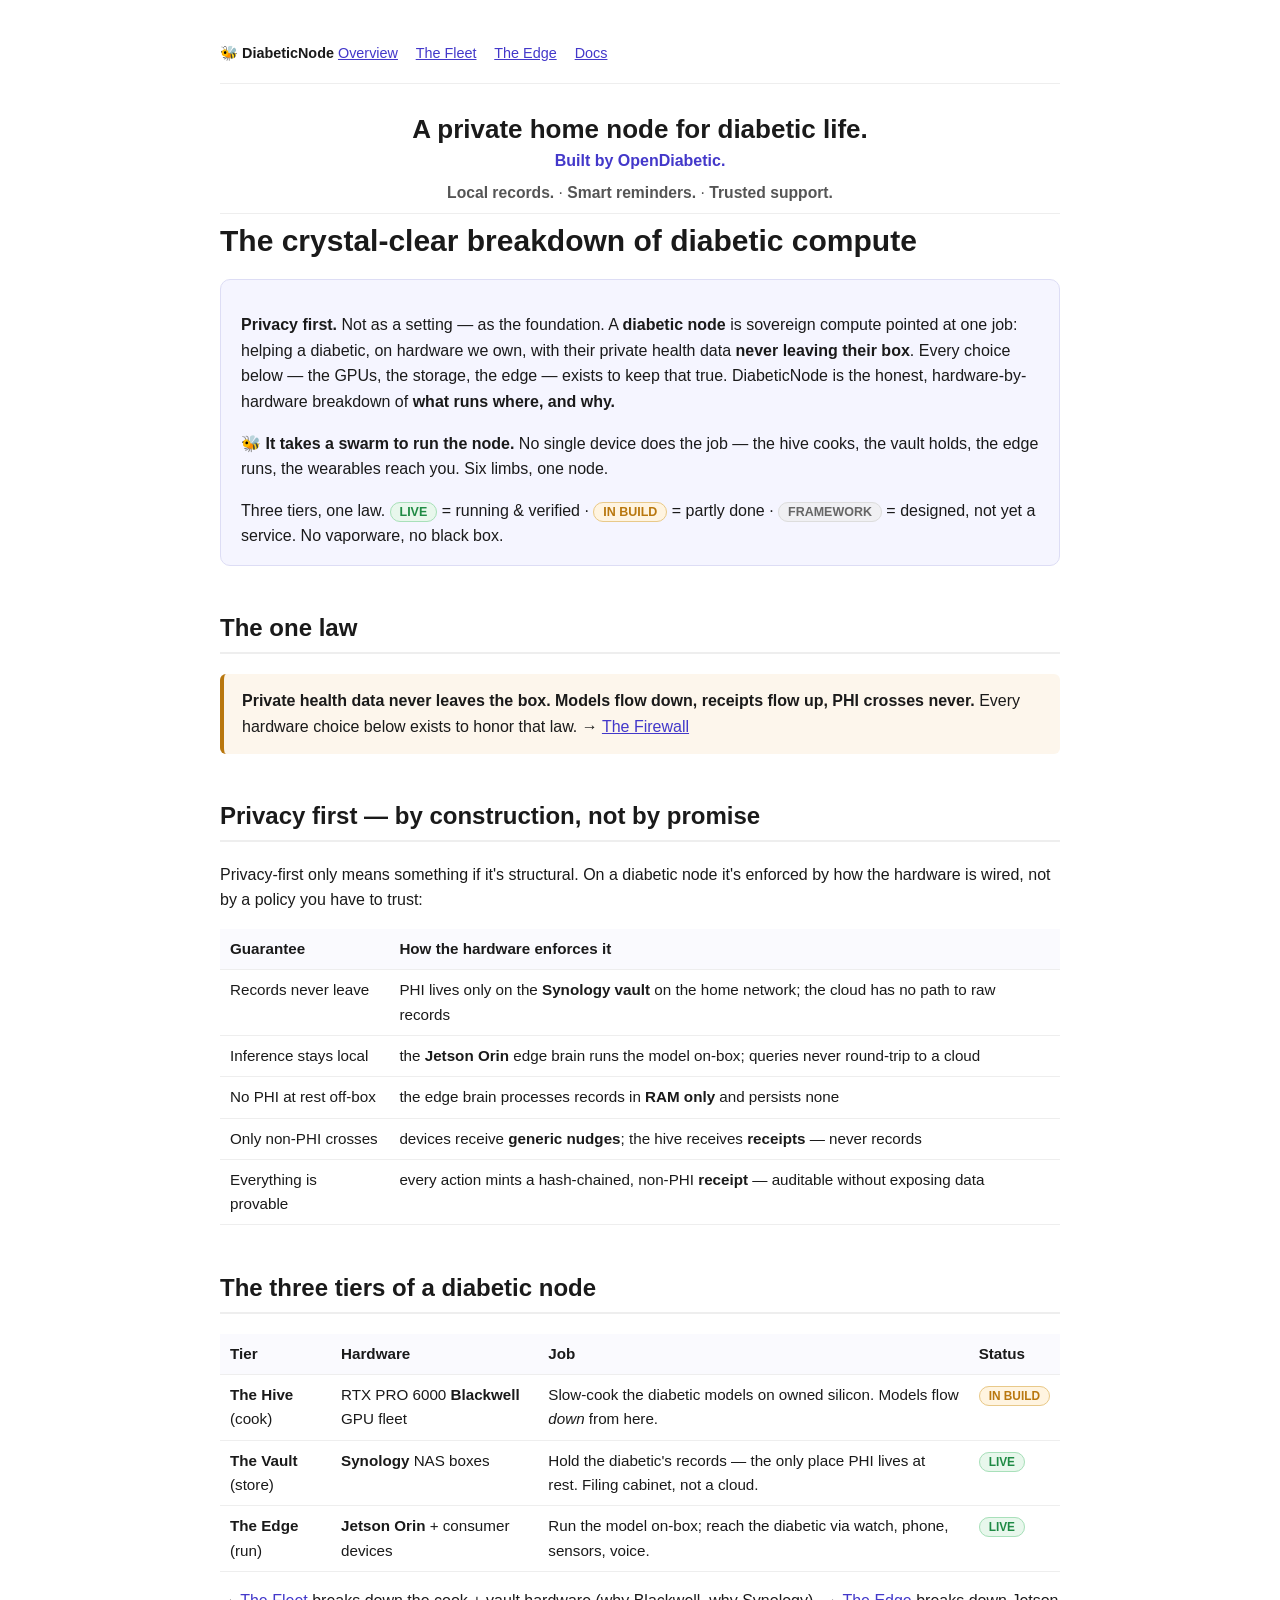
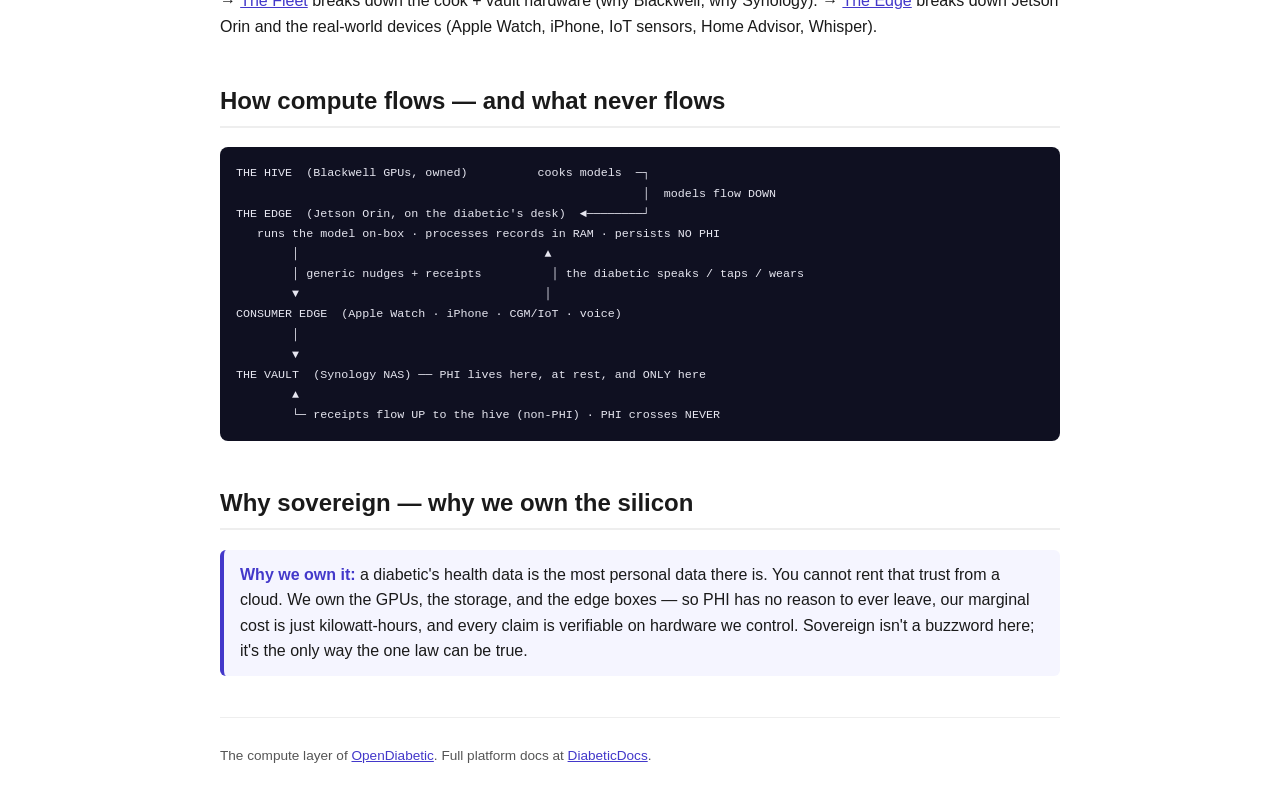
==== index.html @ 3e6de23f "Build DiabeticNode — privacy-first diabetic compute breakdown The crystal-clear hardware breakdown o" ====
<!DOCTYPE html>
<html lang="en">
<head>
<meta charset="utf-8">
<meta name="viewport" content="width=device-width, initial-scale=1">
<title>DiabeticNode — privacy-first diabetic compute, broken down clearly</title>
<meta name="description" content="How OpenDiabetic's sovereign compute actually works, hardware by hardware: the Blackwell GPU cook fleet, the Synology vaults, the Jetson Orin edge brain, and the consumer edge — Apple Watch, iPhone, IoT sensors, voice. What runs where, and why. No black box.">
<link rel="canonical" href="https://diabeticnode.com/">
<link rel="stylesheet" href="/style.css">
<script type="application/ld+json">
{"@context":"https://schema.org","@type":"TechArticle","name":"DiabeticNode — the diabetic compute breakdown",
 "url":"https://diabeticnode.com/","inLanguage":"en","dateModified":"2026-06-21",
 "publisher":{"@type":"Organization","name":"OpenDiabetic","url":"https://opendiabetic.com"},
 "about":"Sovereign diabetic compute: GPU fleet, storage, edge devices, and use-cases"}
</script>
</head>
<body>
<header>
  <nav class="top"><strong>🐝 DiabeticNode</strong>
    <a href="/">Overview</a>
    <a href="/the-fleet">The Fleet</a>
    <a href="/the-edge">The Edge</a>
    <a href="https://diabeticdocs.com">Docs</a>
  </nav>
</header>

<div class="hero">
  <p class="tagline">A private home node for diabetic life.</p>
  <p class="byline">Built by OpenDiabetic.</p>
  <p class="pillars"><b>Local records.</b> · <b>Smart reminders.</b> · <b>Trusted support.</b></p>
</div>

<h1>The crystal-clear breakdown of diabetic compute</h1>
<div class="lede">
  <p><b>Privacy first.</b> Not as a setting — as the foundation. A <b>diabetic node</b> is sovereign compute
  pointed at one job: helping a diabetic, on hardware we own, with their private health data <b>never leaving
  their box</b>. Every choice below — the GPUs, the storage, the edge — exists to keep that true. DiabeticNode
  is the honest, hardware-by-hardware breakdown of <b>what runs where, and why.</b></p>
  <p><b>🐝 It takes a swarm to run the node.</b> No single device does the job — the hive cooks, the vault
  holds, the edge runs, the wearables reach you. Six limbs, one node.</p>
  <p style="margin-bottom:0">Three tiers, one law.
  <span class="st live">LIVE</span> = running & verified ·
  <span class="st build">IN BUILD</span> = partly done ·
  <span class="st frame">FRAMEWORK</span> = designed, not yet a service. No vaporware, no black box.</p>
</div>

<h2>The one law</h2>
<p class="law"><b>Private health data never leaves the box. Models flow down, receipts flow up, PHI crosses
never.</b> Every hardware choice below exists to honor that law. → <a href="https://diabeticdocs.com/the-firewall">The Firewall</a></p>

<h2>Privacy first — by construction, not by promise</h2>
<p>Privacy-first only means something if it's structural. On a diabetic node it's enforced by how the
hardware is wired, not by a policy you have to trust:</p>
<table>
<tr><th>Guarantee</th><th>How the hardware enforces it</th></tr>
<tr><td>Records never leave</td><td>PHI lives only on the <b>Synology vault</b> on the home network; the cloud has no path to raw records</td></tr>
<tr><td>Inference stays local</td><td>the <b>Jetson Orin</b> edge brain runs the model on-box; queries never round-trip to a cloud</td></tr>
<tr><td>No PHI at rest off-box</td><td>the edge brain processes records in <b>RAM only</b> and persists none</td></tr>
<tr><td>Only non-PHI crosses</td><td>devices receive <b>generic nudges</b>; the hive receives <b>receipts</b> — never records</td></tr>
<tr><td>Everything is provable</td><td>every action mints a hash-chained, non-PHI <b>receipt</b> — auditable without exposing data</td></tr>
</table>

<h2>The three tiers of a diabetic node</h2>
<table>
<tr><th>Tier</th><th>Hardware</th><th>Job</th><th>Status</th></tr>
<tr><td><b>The Hive</b> (cook)</td><td>RTX PRO 6000 <b>Blackwell</b> GPU fleet</td><td>Slow-cook the diabetic models on owned silicon. Models flow <i>down</i> from here.</td><td><span class="st build">IN BUILD</span></td></tr>
<tr><td><b>The Vault</b> (store)</td><td><b>Synology</b> NAS boxes</td><td>Hold the diabetic's records — the only place PHI lives at rest. Filing cabinet, not a cloud.</td><td><span class="st live">LIVE</span></td></tr>
<tr><td><b>The Edge</b> (run)</td><td><b>Jetson Orin</b> + consumer devices</td><td>Run the model on-box; reach the diabetic via watch, phone, sensors, voice.</td><td><span class="st live">LIVE</span></td></tr>
</table>
<p>→ <a href="/the-fleet">The Fleet</a> breaks down the cook + vault hardware (why Blackwell, why Synology).
→ <a href="/the-edge">The Edge</a> breaks down Jetson Orin and the real-world devices (Apple Watch, iPhone,
IoT sensors, Home Advisor, Whisper).</p>

<h2>How compute flows — and what never flows</h2>
<pre class="flow"><code>THE HIVE  (Blackwell GPUs, owned)          cooks models  ─┐
                                                          │  models flow DOWN
THE EDGE  (Jetson Orin, on the diabetic's desk)  ◄────────┘
   runs the model on-box · processes records in RAM · persists NO PHI
        │                                   ▲
        │ generic nudges + receipts          │ the diabetic speaks / taps / wears
        ▼                                   │
CONSUMER EDGE  (Apple Watch · iPhone · CGM/IoT · voice)
        │
        ▼
THE VAULT  (Synology NAS) ── PHI lives here, at rest, and ONLY here
        ▲
        └─ receipts flow UP to the hive (non-PHI) · PHI crosses NEVER</code></pre>

<h2>Why sovereign — why we own the silicon</h2>
<div class="why"><b>Why we own it:</b> a diabetic's health data is the most personal data there is. You
cannot rent that trust from a cloud. We own the GPUs, the storage, and the edge boxes — so PHI has no reason
to ever leave, our marginal cost is just kilowatt-hours, and every claim is verifiable on hardware we
control. Sovereign isn't a buzzword here; it's the only way the one law can be true.</div>

<footer>
  <p>The compute layer of <a href="https://opendiabetic.com">OpenDiabetic</a>. Full platform docs at
  <a href="https://diabeticdocs.com">DiabeticDocs</a>.</p>
</footer>
</body>
</html>
---- style.css ----
body{font:16px/1.6 -apple-system,Segoe UI,Roboto,sans-serif;max-width:840px;margin:0 auto;padding:24px;color:#1a1a1a}
header{padding:18px 0;border-bottom:1px solid #eee;margin-bottom:8px}
nav.top{font-size:.9em} nav.top a{margin-right:14px}
h1{font-size:30px;line-height:1.2;margin:.3em 0}
h2{margin-top:1.8em;border-bottom:2px solid #eee;padding-bottom:.2em}
h3{margin:1.2em 0 .2em}
a{color:#4338ca}
.tag{color:#4338ca;font-weight:600}
.lede{background:#f5f5ff;border:1px solid #ddddf5;border-radius:10px;padding:16px 20px;margin:20px 0}
table{border-collapse:collapse;width:100%;margin:14px 0;font-size:.95em}
th,td{text-align:left;padding:8px 10px;border-bottom:1px solid #eee;vertical-align:top}
th{background:#fafafe}
.st{font-size:.78em;font-weight:700;padding:2px 9px;border-radius:20px;white-space:nowrap}
.live{background:#e8f7ec;color:#1f8a44;border:1px solid #a8e0ba}
.build{background:#fff4e0;color:#b9770e;border:1px solid #e8c98a}
.frame{background:#f0f0f3;color:#666;border:1px solid #ddd}
pre{background:#0f1021;color:#e6e6f0;padding:16px;border-radius:8px;overflow:auto;font-size:13px;line-height:1.5}
code{background:#f0f0f5;padding:1px 5px;border-radius:4px;font-size:.9em}
pre code{background:none;padding:0}
.law{background:#fdf6ec;border-left:4px solid #b9770e;padding:14px 18px;border-radius:6px}
footer{margin-top:3em;border-top:1px solid #eee;padding-top:1em;font-size:.85em;color:#555}
.why{background:#f5f5ff;border-left:4px solid #4338ca;padding:12px 16px;border-radius:6px;margin:10px 0}
.why b{color:#4338ca}
.grid{display:grid;grid-template-columns:1fr;gap:10px;margin:14px 0}
.card{border:1px solid #eee;border-radius:10px;padding:14px 16px}
.card h3{margin:.1em 0 .3em}
.flow{background:#0f1021;color:#e6e6f0;padding:16px;border-radius:8px;font-size:13px;line-height:1.55;overflow:auto}
.hero{text-align:center;padding:18px 0 8px;border-bottom:1px solid #eee;margin-bottom:8px}
.hero .tagline{font-size:26px;font-weight:700;line-height:1.25;margin:.1em 0;color:#1a1a1a}
.hero .byline{color:#4338ca;font-weight:600;margin:.2em 0}
.hero .pillars{color:#555;margin:.4em 0 0;font-size:.98em}
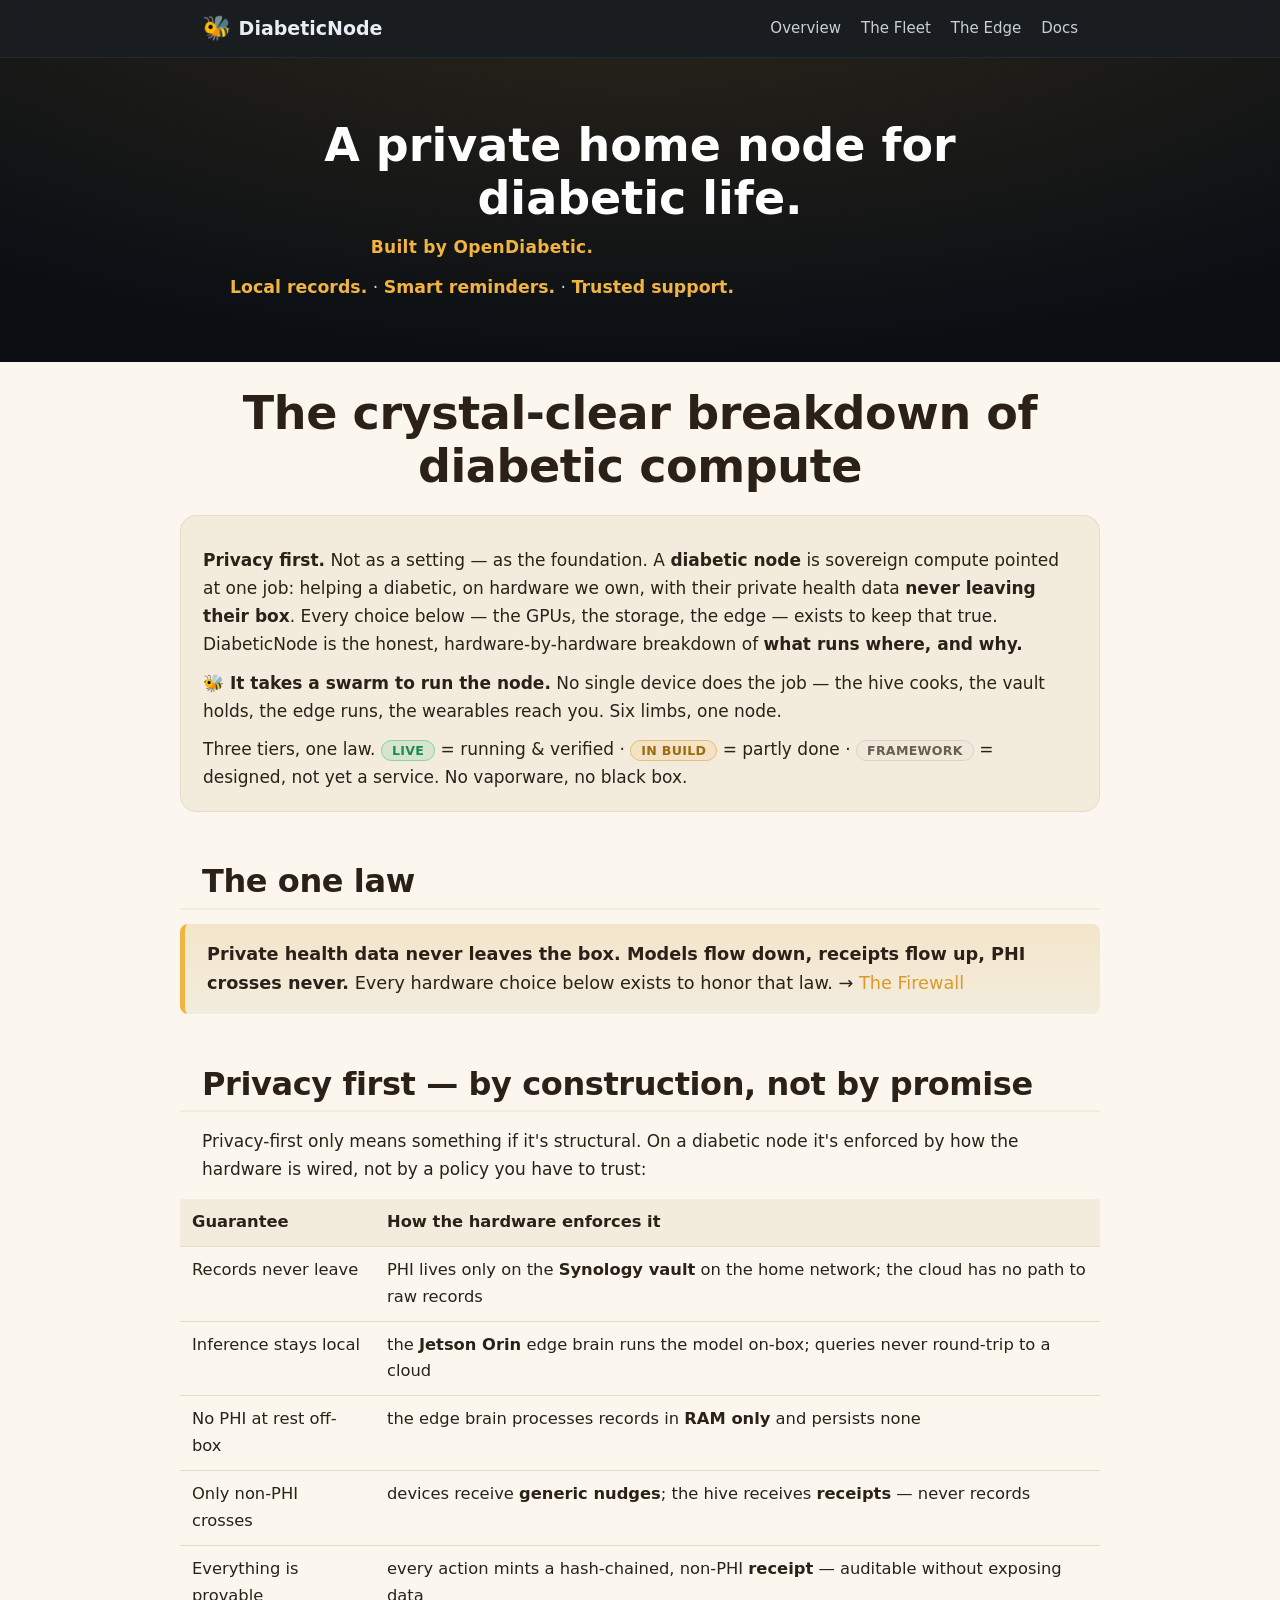
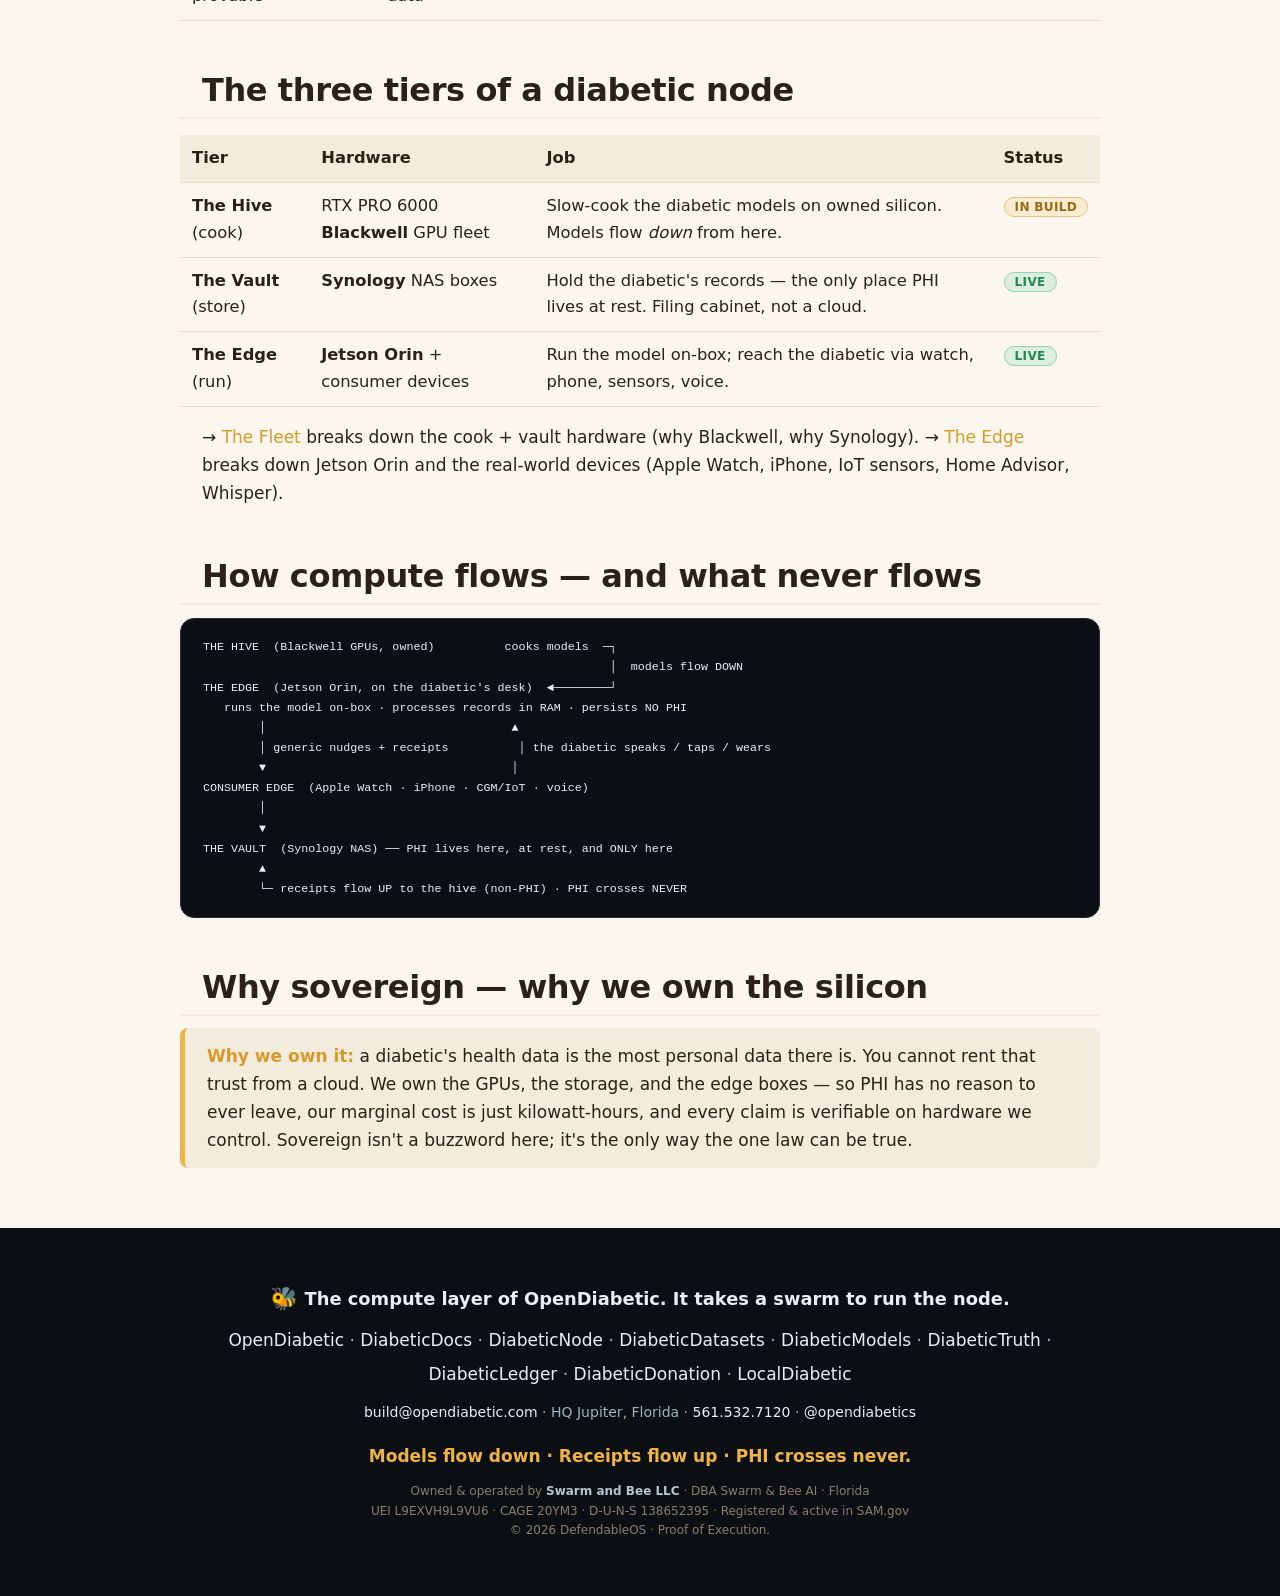
==== commit 70af5082: "Gold review: re-skin to canonical look + 9-link footer + Swarm and Bee LLC legal block + honest stat" ====
--- a/index.html
+++ b/index.html
@@ -6,17 +6,35 @@
 <title>DiabeticNode — privacy-first diabetic compute, broken down clearly</title>
 <meta name="description" content="How OpenDiabetic's sovereign compute actually works, hardware by hardware: the Blackwell GPU cook fleet, the Synology vaults, the Jetson Orin edge brain, and the consumer edge — Apple Watch, iPhone, IoT sensors, voice. What runs where, and why. No black box.">
 <link rel="canonical" href="https://diabeticnode.com/">
+<meta name="robots" content="index,follow,max-image-preview:large">
+<meta name="theme-color" content="#0B0F14">
+<meta name="author" content="OpenDiabetic">
+<meta name="keywords" content="diabetic compute, privacy-first diabetes, sovereign AI health, Blackwell GPU, Jetson Orin edge brain, Synology vault, diabetic compute breakdown, PHI never leaves the box">
+<meta property="og:type" content="article">
+<meta property="og:site_name" content="DiabeticNode">
+<meta property="og:url" content="https://diabeticnode.com/">
+<meta property="og:title" content="DiabeticNode — privacy-first diabetic compute, broken down clearly">
+<meta property="og:description" content="The honest, hardware-by-hardware breakdown of OpenDiabetic's sovereign compute: the Blackwell cook fleet, the Synology vaults, the Jetson Orin edge brain, and the consumer edge. What runs where, and why. No black box.">
+<meta property="og:locale" content="en_US">
+<meta name="twitter:card" content="summary_large_image">
+<meta name="twitter:site" content="@opendiabetics">
+<meta name="twitter:title" content="DiabeticNode — privacy-first diabetic compute, broken down clearly">
+<meta name="twitter:description" content="What runs where, and why — hardware by hardware. Records never leave the box. No black box.">
 <link rel="stylesheet" href="/style.css">
 <script type="application/ld+json">
 {"@context":"https://schema.org","@type":"TechArticle","name":"DiabeticNode — the diabetic compute breakdown",
  "url":"https://diabeticnode.com/","inLanguage":"en","dateModified":"2026-06-21",
- "publisher":{"@type":"Organization","name":"OpenDiabetic","url":"https://opendiabetic.com"},
+ "publisher":{"@type":"Organization","name":"OpenDiabetic","url":"https://opendiabetic.com",
+   "parentOrganization":{"@type":"Organization","name":"Swarm and Bee LLC","legalName":"Swarm and Bee LLC","alternateName":"Swarm & Bee AI",
+     "address":{"@type":"PostalAddress","addressRegion":"FL","addressCountry":"US"},
+     "identifier":[{"@type":"PropertyValue","propertyID":"SAM UEI","value":"L9EXVH9L9VU6"},{"@type":"PropertyValue","propertyID":"CAGE","value":"20YM3"},{"@type":"PropertyValue","propertyID":"DUNS","value":"138652395"}]}},
+ "sameAs":["https://opendiabetic.com","https://diabeticdocs.com","https://diabeticdatasets.com","https://diabeticmodels.com","https://diabetictruth.org","https://diabeticledger.com","https://diabeticdonation.com","https://localdiabetic.com","https://x.com/opendiabetics"],
  "about":"Sovereign diabetic compute: GPU fleet, storage, edge devices, and use-cases"}
 </script>
 </head>
 <body>
 <header>
-  <nav class="top"><strong>🐝 DiabeticNode</strong>
+  <nav class="top"><strong><span class="bee" aria-hidden="true">🐝</span> DiabeticNode</strong>
     <a href="/">Overview</a>
     <a href="/the-fleet">The Fleet</a>
     <a href="/the-edge">The Edge</a>
@@ -93,8 +111,27 @@
 control. Sovereign isn't a buzzword here; it's the only way the one law can be true.</div>
 
 <footer>
-  <p>The compute layer of <a href="https://opendiabetic.com">OpenDiabetic</a>. Full platform docs at
-  <a href="https://diabeticdocs.com">DiabeticDocs</a>.</p>
+  <div class="wrap">
+    <p class="tagline"><span class="bee" aria-hidden="true">🐝</span> The compute layer of OpenDiabetic. It takes a swarm to run the node.</p>
+    <p class="links">
+      <a href="https://opendiabetic.com">OpenDiabetic</a> ·
+      <a href="https://diabeticdocs.com">DiabeticDocs</a> ·
+      <a href="https://diabeticnode.com">DiabeticNode</a> ·
+      <a href="https://diabeticdatasets.com">DiabeticDatasets</a> ·
+      <a href="https://diabeticmodels.com">DiabeticModels</a> ·
+      <a href="https://diabetictruth.org">DiabeticTruth</a> ·
+      <a href="https://diabeticledger.com">DiabeticLedger</a> ·
+      <a href="https://diabeticdonation.com">DiabeticDonation</a> ·
+      <a href="https://localdiabetic.com">LocalDiabetic</a>
+    </p>
+    <p class="contact"><a href="mailto:build@opendiabetic.com">build@opendiabetic.com</a> ·
+      HQ Jupiter, Florida · <a href="tel:+15615327120">561.532.7120</a> ·
+      <a href="https://x.com/opendiabetics" rel="me">@opendiabetics</a></p>
+    <p class="motto">Models flow down · Receipts flow up · PHI crosses never.</p>
+    <p class="legal">Owned &amp; operated by <b>Swarm and Bee LLC</b> · DBA Swarm &amp; Bee AI · Florida<br>
+      UEI L9EXVH9L9VU6 · CAGE 20YM3 · D-U-N-S 138652395 · Registered &amp; active in SAM.gov<br>
+      &copy; 2026 DefendableOS · Proof of Execution.</p>
+  </div>
 </footer>
 </body>
 </html>
--- a/style.css
+++ b/style.css
@@ -1,31 +1,96 @@
-body{font:16px/1.6 -apple-system,Segoe UI,Roboto,sans-serif;max-width:840px;margin:0 auto;padding:24px;color:#1a1a1a}
-header{padding:18px 0;border-bottom:1px solid #eee;margin-bottom:8px}
-nav.top{font-size:.9em} nav.top a{margin-right:14px}
-h1{font-size:30px;line-height:1.2;margin:.3em 0}
-h2{margin-top:1.8em;border-bottom:2px solid #eee;padding-bottom:.2em}
-h3{margin:1.2em 0 .2em}
-a{color:#4338ca}
-.tag{color:#4338ca;font-weight:600}
-.lede{background:#f5f5ff;border:1px solid #ddddf5;border-radius:10px;padding:16px 20px;margin:20px 0}
-table{border-collapse:collapse;width:100%;margin:14px 0;font-size:.95em}
-th,td{text-align:left;padding:8px 10px;border-bottom:1px solid #eee;vertical-align:top}
-th{background:#fafafe}
-.st{font-size:.78em;font-weight:700;padding:2px 9px;border-radius:20px;white-space:nowrap}
-.live{background:#e8f7ec;color:#1f8a44;border:1px solid #a8e0ba}
-.build{background:#fff4e0;color:#b9770e;border:1px solid #e8c98a}
-.frame{background:#f0f0f3;color:#666;border:1px solid #ddd}
-pre{background:#0f1021;color:#e6e6f0;padding:16px;border-radius:8px;overflow:auto;font-size:13px;line-height:1.5}
-code{background:#f0f0f5;padding:1px 5px;border-radius:4px;font-size:.9em}
-pre code{background:none;padding:0}
-.law{background:#fdf6ec;border-left:4px solid #b9770e;padding:14px 18px;border-radius:6px}
-footer{margin-top:3em;border-top:1px solid #eee;padding-top:1em;font-size:.85em;color:#555}
-.why{background:#f5f5ff;border-left:4px solid #4338ca;padding:12px 16px;border-radius:6px;margin:10px 0}
-.why b{color:#4338ca}
-.grid{display:grid;grid-template-columns:1fr;gap:10px;margin:14px 0}
-.card{border:1px solid #eee;border-radius:10px;padding:14px 16px}
-.card h3{margin:.1em 0 .3em}
-.flow{background:#0f1021;color:#e6e6f0;padding:16px;border-radius:8px;font-size:13px;line-height:1.55;overflow:auto}
-.hero{text-align:center;padding:18px 0 8px;border-bottom:1px solid #eee;margin-bottom:8px}
-.hero .tagline{font-size:26px;font-weight:700;line-height:1.25;margin:.1em 0;color:#1a1a1a}
-.hero .byline{color:#4338ca;font-weight:600;margin:.2em 0}
-.hero .pillars{color:#555;margin:.4em 0 0;font-size:.98em}
+:root{
+  --honey:#F2B441; --honey-600:#D99A2B; --green:#2FB67A; --red:#E2524F; --blue:#3D9BE9;
+  --ink-900:#0B0F14; --ink-800:#0e141b; --ink-700:#121922; --line:#1F2A36; --ink-50:#E8EEF5;
+  --mut:#9fb1c2; --paper:#FBF7EF; --paper-100:#F3ECDD; --cocoa:#2B2118;
+}
+*{box-sizing:border-box}
+html{scroll-behavior:smooth}
+body{margin:0;background:var(--paper);color:var(--cocoa);
+  font:17px/1.65 Inter,system-ui,-apple-system,"Segoe UI",Roboto,Helvetica,Arial,sans-serif;-webkit-font-smoothing:antialiased}
+.wrap{max-width:920px;margin:0 auto;padding:0 22px}
+a{color:var(--honey-600);text-decoration:none}
+a:hover{text-decoration:underline}
+h1,h2,h3,h4{letter-spacing:-.4px;line-height:1.15;color:var(--cocoa)}
+b{color:inherit;font-weight:800}
+
+/* nav */
+header{position:sticky;top:0;z-index:20;background:rgba(11,15,20,.94);backdrop-filter:blur(8px);
+  border-bottom:1px solid var(--line)}
+nav.top{display:flex;align-items:center;flex-wrap:wrap;gap:8px 20px;max-width:920px;margin:0 auto;padding:13px 22px;font-size:15px}
+nav.top strong{color:var(--ink-50);font-size:19px;font-weight:800;margin-right:auto}
+nav.top a{color:var(--ink-50);opacity:.85;margin:0}
+nav.top a:hover{opacity:1;text-decoration:none}
+.bee{font-size:1.25em;line-height:1;vertical-align:-.05em}
+
+/* hero */
+.hero{background:radial-gradient(1100px 460px at 50% -160px,rgba(242,180,65,.16),transparent),var(--ink-900);
+  color:var(--ink-50);text-align:center;padding:56px 22px 60px;margin:0 0 8px}
+.hero .tagline{font-size:clamp(28px,5vw,46px);font-weight:800;line-height:1.15;margin:.1em auto;max-width:760px;color:#fff}
+.hero .byline{color:var(--honey);font-weight:700;margin:.5em 0 0;letter-spacing:.3px}
+.hero .pillars{color:#c8d6e3;margin:.7em 0 0;font-size:1.02em}
+.hero .pillars b{color:var(--honey)}
+
+/* page flow */
+main,h1,h2,h3,p,table,pre,.lede,.law,.why,.grid{max-width:920px;margin-left:auto;margin-right:auto}
+body>h1,body>h2,body>h3,body>p,body>table,body>pre,body>.lede,body>.law,body>.why,body>.grid{
+  padding-left:22px;padding-right:22px}
+h1{font-size:clamp(30px,5vw,46px);font-weight:800;line-height:1.15;margin:.55em auto .25em;text-align:center;max-width:880px}
+h2{font-size:clamp(23px,3.4vw,32px);font-weight:800;margin:1.6em auto .35em;padding-bottom:.25em;
+  border-bottom:2px solid var(--paper-100)}
+h3{margin:1.1em 0 .25em;font-size:19px;font-weight:800}
+p{margin:.85em auto}
+
+/* lede / cards / callouts */
+.lede{background:var(--paper-100);border:1px solid #e6dcc8;border-radius:16px;padding:20px 24px;margin:22px auto;
+  max-width:920px}
+.lede p{margin:.6em 0}
+table{border-collapse:collapse;width:100%;margin:16px auto;font-size:.96em}
+th,td{text-align:left;padding:10px 12px;border-bottom:1px solid #e6dcc8;vertical-align:top}
+th{background:var(--paper-100);font-weight:800;color:var(--cocoa)}
+
+/* status pills */
+.st{font-size:.74em;font-weight:800;padding:2px 10px;border-radius:999px;white-space:nowrap;letter-spacing:.3px}
+.live{background:rgba(47,182,122,.14);color:#1f8a55;border:1px solid rgba(47,182,122,.45)}
+.build{background:rgba(242,180,65,.16);color:#9a6b12;border:1px solid rgba(217,154,43,.5)}
+.frame{background:#efe9dd;color:#6b5e4f;border:1px solid #ddd2bd}
+
+/* code / flow */
+pre{background:var(--ink-900);color:var(--ink-50);padding:18px;border-radius:14px;overflow:auto;
+  font-size:13px;line-height:1.55;border:1px solid var(--line)}
+code{background:var(--paper-100);padding:1px 6px;border-radius:5px;font-size:.9em;color:var(--cocoa)}
+pre code{background:none;padding:0;color:inherit}
+.flow{background:var(--ink-900);color:var(--ink-50);font-size:13px;line-height:1.55}
+
+/* the one law */
+.law{background:linear-gradient(180deg,rgba(242,180,65,.12),transparent),var(--paper-100);
+  border-left:5px solid var(--honey);padding:16px 20px;border-radius:8px;margin:14px auto;font-size:1.04em}
+
+/* why blocks */
+.why{background:var(--paper-100);border-left:5px solid var(--honey);padding:14px 18px;border-radius:8px;margin:12px auto}
+.why b{color:var(--honey-600)}
+
+/* card grid */
+.grid{display:grid;grid-template-columns:repeat(2,1fr);gap:16px;margin:18px auto}
+.card{background:var(--paper-100);border:1px solid #e6dcc8;border-radius:16px;padding:18px 20px}
+.card h3{margin:.05em 0 .35em}
+.card p{margin:.4em 0}
+
+/* footer */
+footer{background:var(--ink-900);color:var(--ink-50);padding:46px 0;margin-top:3.5em;text-align:center}
+footer .wrap{max-width:920px}
+footer p{color:var(--mut);margin:10px auto}
+footer .tagline{color:var(--ink-50);font-size:1.05em;font-weight:600}
+footer .links{line-height:2}
+footer .links a{color:var(--ink-50)}
+footer .links a:hover{color:var(--honey)}
+footer .contact{font-size:14px}
+footer .contact a{color:var(--ink-50)}
+footer .motto{color:var(--honey);font-weight:700;margin-top:18px}
+footer .legal{font-size:12px;color:#8a7d6c;margin-top:12px;line-height:1.6}
+footer .legal b{color:#b8c6d4}
+
+@media(max-width:760px){
+  .grid{grid-template-columns:1fr}
+  nav.top{gap:6px 14px}
+  nav.top strong{margin-right:8px}
+}
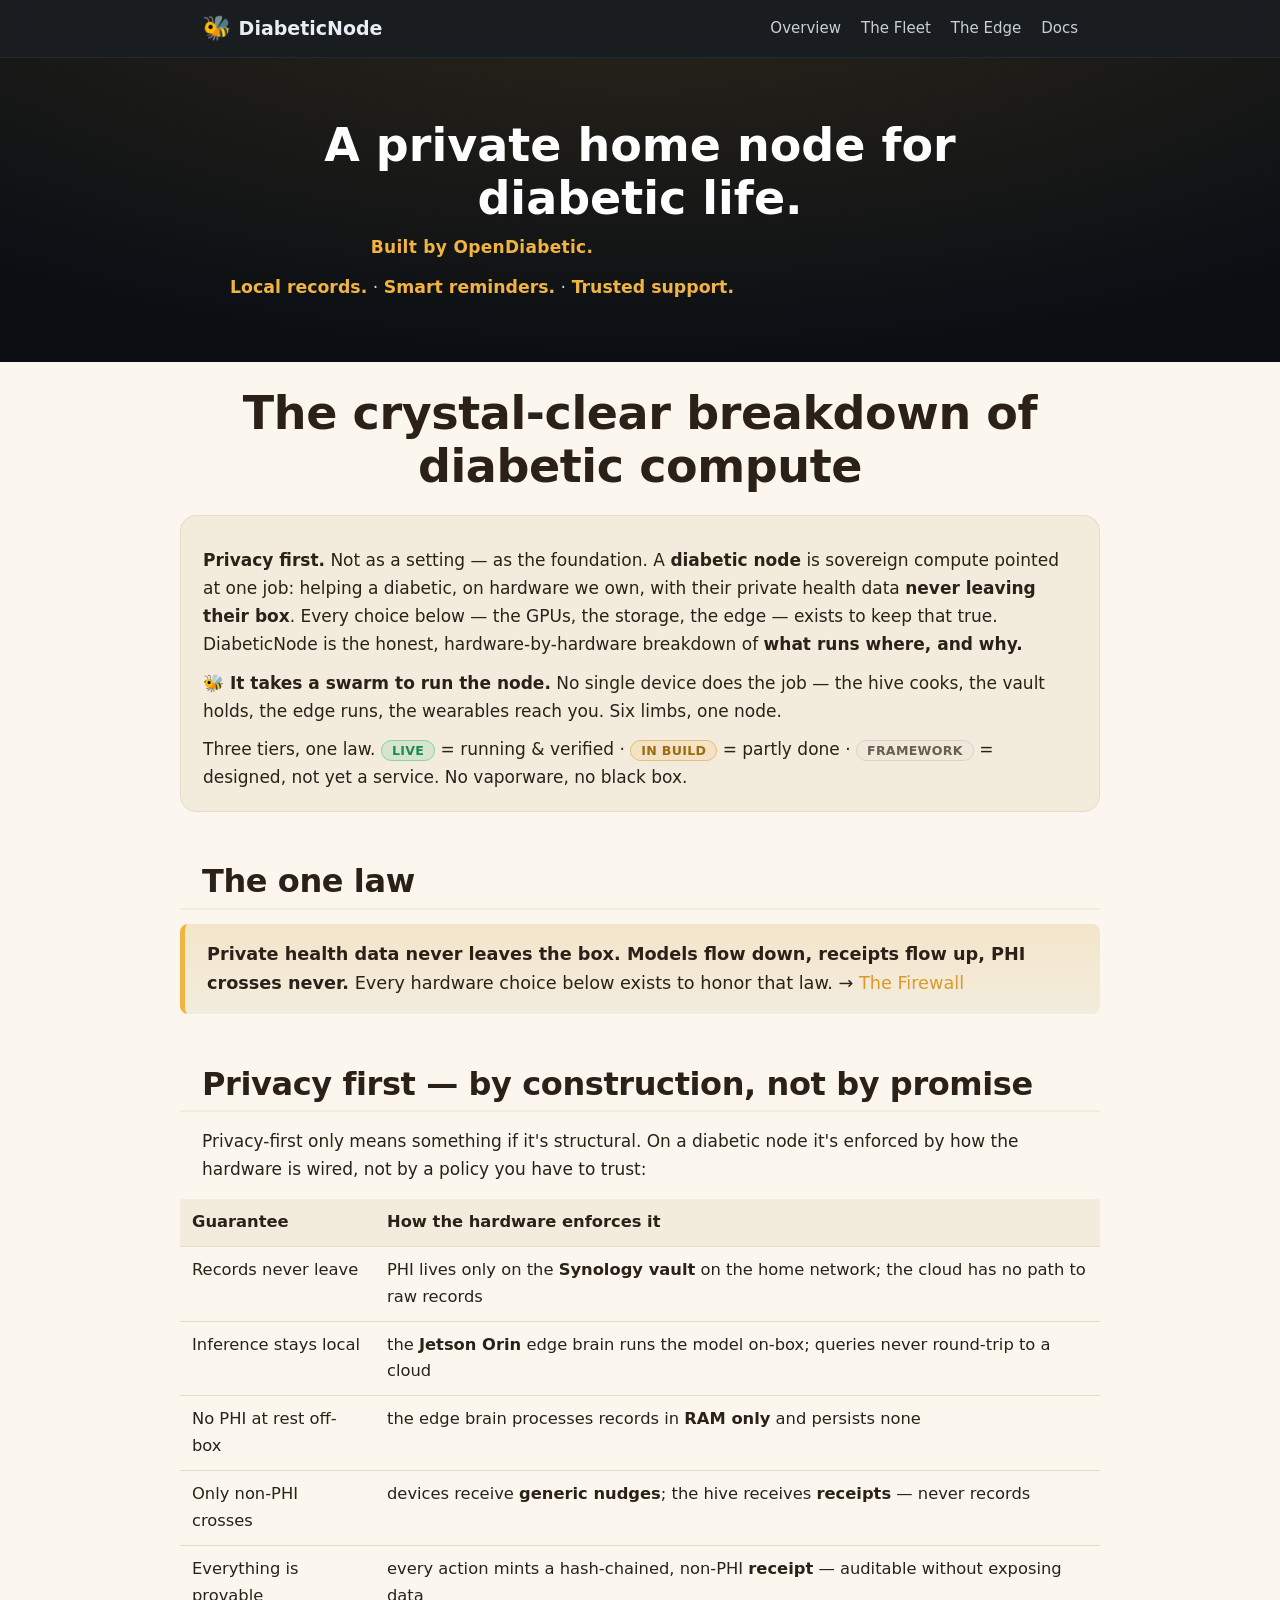
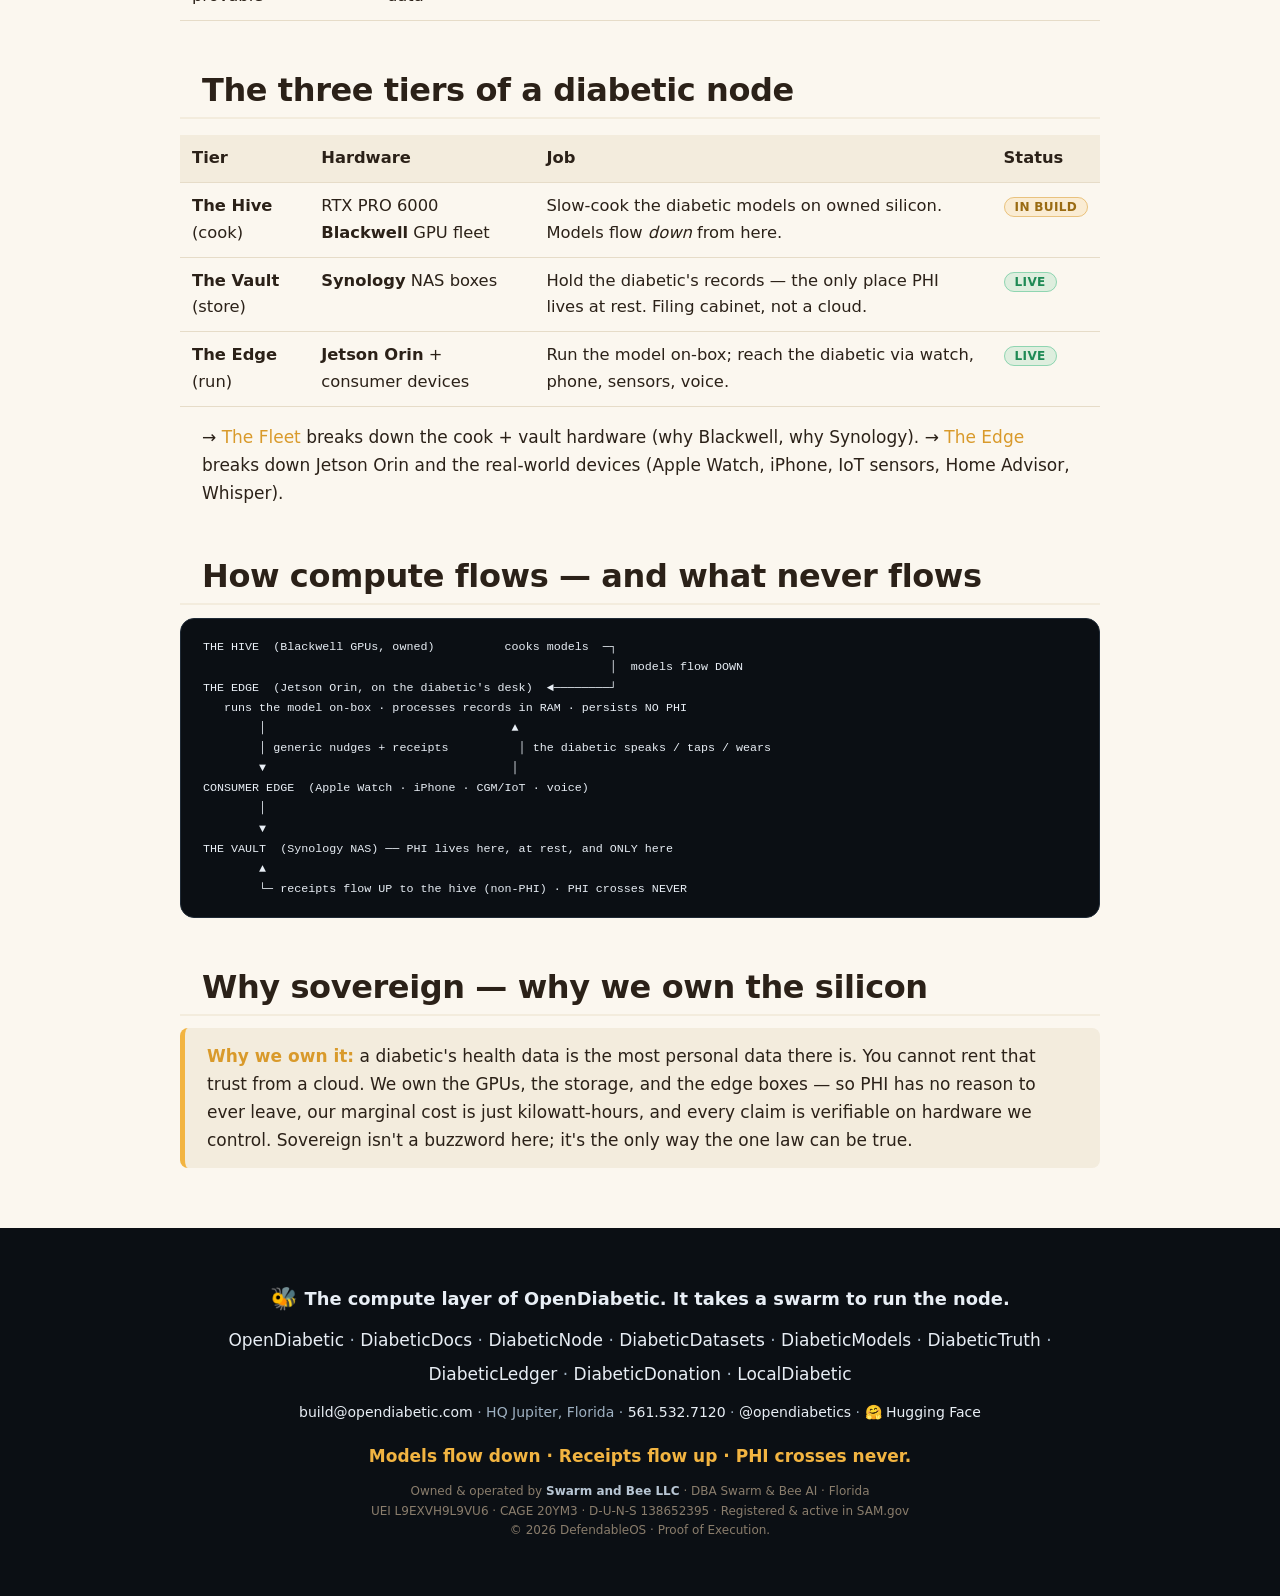
==== commit b84ab184: "Add HuggingFace org (SwarmandBee) to footer social line + schema sameAs — the DiabeticDaily models a" ====
--- a/index.html
+++ b/index.html
@@ -3,9 +3,14 @@
 <head>
 <meta charset="utf-8">
 <meta name="viewport" content="width=device-width, initial-scale=1">
+<link rel="icon" href="/assets/bee.svg" type="image/svg+xml">
 <title>DiabeticNode — privacy-first diabetic compute, broken down clearly</title>
 <meta name="description" content="How OpenDiabetic's sovereign compute actually works, hardware by hardware: the Blackwell GPU cook fleet, the Synology vaults, the Jetson Orin edge brain, and the consumer edge — Apple Watch, iPhone, IoT sensors, voice. What runs where, and why. No black box.">
 <link rel="canonical" href="https://diabeticnode.com/">
+<meta property="og:image" content="https://diabeticnode.com/assets/og.png">
+<meta property="og:image:width" content="1200">
+<meta property="og:image:height" content="630">
+<meta name="twitter:image" content="https://diabeticnode.com/assets/og.png">
 <meta name="robots" content="index,follow,max-image-preview:large">
 <meta name="theme-color" content="#0B0F14">
 <meta name="author" content="OpenDiabetic">
@@ -126,7 +131,7 @@
     </p>
     <p class="contact"><a href="mailto:build@opendiabetic.com">build@opendiabetic.com</a> ·
       HQ Jupiter, Florida · <a href="tel:+15615327120">561.532.7120</a> ·
-      <a href="https://x.com/opendiabetics" rel="me">@opendiabetics</a></p>
+      <a href="https://x.com/opendiabetics" rel="me">@opendiabetics</a> · <a href="https://huggingface.co/SwarmandBee" rel="me">🤗 Hugging Face</a></p>
     <p class="motto">Models flow down · Receipts flow up · PHI crosses never.</p>
     <p class="legal">Owned &amp; operated by <b>Swarm and Bee LLC</b> · DBA Swarm &amp; Bee AI · Florida<br>
       UEI L9EXVH9L9VU6 · CAGE 20YM3 · D-U-N-S 138652395 · Registered &amp; active in SAM.gov<br>
